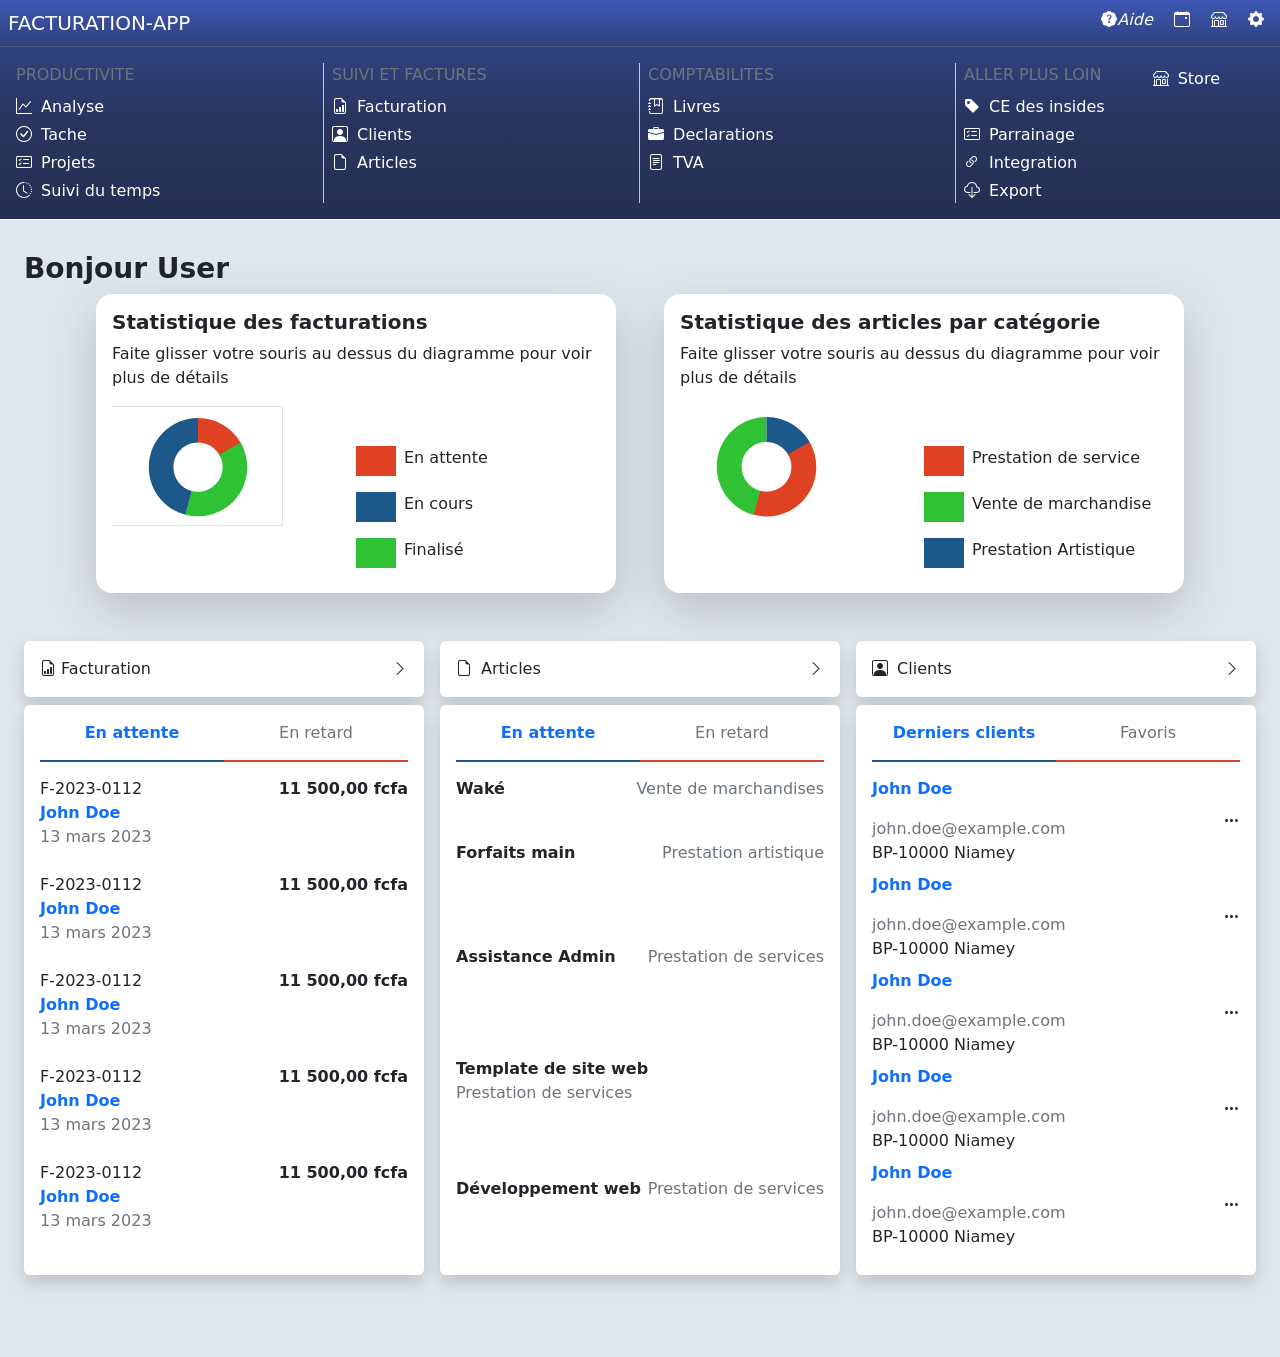
==== index.html @ b5808592 "Projet Facturation codeloccol" ====
<!DOCTYPE html>
<html lang="fr">

<head>
    <meta charset="UTF-8">
    <meta name="viewport" content="width=device-width, initial-scale=1.0">
    <title>FACTURATION-APP</title>
    <link rel="stylesheet" href="./src/styles/style.css">
    <link href="./src/styles/bootstrap-5.3.8-dist/css/bootstrap.min.css" rel="stylesheet">
    <link rel="stylesheet" href="https://cdn.jsdelivr.net/npm/bootstrap-icons@1.13.1/font/bootstrap-icons.min.css">
</head>

<body>


    <div class="container-fluid p-0">
        <header>
            <div>
                <div class=" d-flex justify-content-between couleur1 text-white p-2">
                    <a href="#" class="fs-5 text-white text-decoration-none">FACTURATION-APP</a>
                    <div>
                        <i class="bi bi-patch-question-fill m-2">Aide</i>

                        <i class="bi bi-calendar-event m-2"></i>
                        <i class="bi bi-shop m-2"></i>

                        <i class="bi bi-gear-fill m-2"></i>
                    </div>

                </div>
            </div>
            <div class="row p-3 g-3">
                <div class="col-12 col-lg-3 col-md-6 text-white none "
                    style="border-right: solid 1px rgba(255, 255, 255, 0.711) ; ">
                    <span class="text-secondary">PRODUCTIVITE</span>
                    <div class="mt-2">
                        <a href="#" class="text-decoration-none text-white ">
                            <i class="bi bi-graph-up"> </i>
                            <span class="ms-1">Analyse</span>
                        </a>

                    </div>
                    <div class="mt-1">
                        <a href="#" class="text-decoration-none text-white ">
                            <i class="bi bi-check-circle"></i>
                            <span class="ms-1">Tache</span>
                        </a>

                    </div>
                    <div class="mt-1">
                        <a href="#" class="text-decoration-none text-white ">
                            <i class="bi bi-card-checklist"></i>
                            <span class="ms-1">Projets</span>
                        </a>

                    </div>
                    <div class="mt-1">
                        <a href="#" class="text-decoration-none text-white ">
                            <i class="bi bi-clock-history"></i>
                            <span class="ms-1">Suivi du temps</span>
                        </a>

                    </div>
                </div>
                <div class="col-12 col-lg-3 col-md-6 text-white none"
                    style="border-right: solid 1px rgba(255, 255, 255, 0.711) ; ">
                    <span class="text-secondary">SUIVI ET FACTURES</span>
                    <div class="mt-2">
                        <a href="./src/pages/facture/facturation.html" class="text-decoration-none text-white ">
                            <i class="bi bi-file-earmark-bar-graph"></i>
                            <span class="ms-1">Facturation</span>
                        </a>

                    </div>
                    <div class="mt-1">
                        <a href="./src/pages/client/clients.html" class="text-decoration-none text-white ">
                            <i class="bi bi-person-square"></i>
                            <span class="ms-1">Clients</span>
                        </a>

                    </div>
                    <div class="mt-1">
                        <a href="./src/pages/article.html" class="text-decoration-none text-white ">
                            <i class="bi bi-file-earmark"></i>
                            <span class="ms-1">Articles</span>
                        </a>

                    </div>

                </div>
                <div class="col-12 col-lg-3 col-md-6 text-white none"
                    style="border-right: solid 1px rgba(255, 255, 255, 0.711) ; ">
                    <span class="text-secondary">COMPTABILITES</span>
                    <div class="mt-2">
                        <a href="#" class="text-decoration-none text-white ">
                            <i class="bi bi-journal-bookmark"></i>
                            <span class="ms-1">Livres</span>
                        </a>

                    </div>
                    <div class="mt-1">
                        <a href="#" class="text-decoration-none text-white ">
                            <i class="bi bi-briefcase-fill"></i>
                            <span class="ms-1">Declarations</span>
                        </a>

                    </div>
                    <div class="mt-1">
                        <a href="#" class="text-decoration-none text-white ">
                            <i class="bi bi-file-text"></i>
                            <span class="ms-1">TVA</span>
                        </a>

                    </div>
                </div>
                <div class="col-12 col-lg-3 col-md-6 text-white  d-flex gap-5 flex-wrap">
                    <div>
                        <span class="text-secondary">ALLER PLUS LOIN</span>
                        <div class="mt-2">
                            <a href="#" class="text-decoration-none text-white ">
                                <i class="bi bi-tag-fill"></i>
                                <span class="ms-1">CE des insides</span>
                            </a>

                        </div>

                        <div class="mt-1">
                            <a href="#" class="text-decoration-none text-white ">
                                <i class="bi bi-card-checklist"></i>
                                <span class="ms-1">Parrainage</span>
                            </a>

                        </div>
                        <div class="mt-1">
                            <a href="#" class="text-decoration-none text-white ">
                                <i class="bi bi-link-45deg"></i>
                                <span class="ms-1">Integration</span>
                            </a>

                        </div>
                        <div class="mt-1">
                            <a href="#" class="text-decoration-none text-white ">
                                <i class="bi bi-cloud-download"></i>
                                <span class="ms-1">Export</span>
                            </a>

                        </div>
                    </div>
                    <div class="mt-1">
                        <a href="#" class="text-decoration-none text-white ">
                            <i class="bi bi-shop"></i>
                            <span class="ms-1">Store</span>
                        </a>

                    </div>


                </div>

            </div>

        </header>
        <main class="py-3">
            <div class="container-fluid mt-3">
                <div class="container-fluid">
                    <h3 class="fw-bold">Bonjour User</h3>
                    <div class="row  g-3 gap-5   d-flex  justify-content-center">
                        <div class="col-12 col-lg-5 bg-white shadow-lg rounded-4 p-3">
                            <h5 class="fw-bolder">Statistique des facturations</h5>
                            <p>Faite glisser votre souris au dessus du diagramme pour voir plus de détails</p>
                            <div class="d-flex flex-wrap">
                                <div class="w-50">
                                    <svg width="70%" height="70%" viewBox="0 0 2253.00 2253.00" version="1.1"
                                        xml:space="preserve"
                                        style="fill-rule:evenodd;clip-rule:evenodd;stroke-linecap:round;stroke-linejoin:round;stroke-miterlimit:1.5; border: solid 1px rgba(128, 128, 128, 0.223); border-left: none;"
                                        fill="#000000" transform="rotate(0)" stroke="none" id="svg12"
                                        sodipodi:docname="Doughnut.svg"
                                        inkscape:version="1.2.1 (9c6d41e410, 2022-07-14)"
                                        xmlns:inkscape="http://www.inkscape.org/namespaces/inkscape"
                                        xmlns:sodipodi="http://sodipodi.sourceforge.net/DTD/sodipodi-0.dtd"
                                        xmlns="http://www.w3.org/2000/svg" xmlns:svg="http://www.w3.org/2000/svg">
                                        <defs id="defs16" />

                                        <g id="SVGRepo_bgCarrier" stroke-width="0" />
                                        <g id="SVGRepo_tracerCarrier" stroke-linecap="round" stroke-linejoin="round"
                                            stroke="#CCCCCC" stroke-width="4.506" />
                                        <g id="SVGRepo_iconCarrier">
                                            <rect id="donut_chart" x="1.997" y="0" width="2250" height="2250"
                                                style="fill:none;" />
                                            <path
                                                d="M1147.83,208.333c-517.767,0 -937.5,419.733 -937.5,937.5c-0,428.307 290.274,802.155 705.228,908.271l116.136,-454.135c-207.477,-53.058 -352.614,-239.982 -352.614,-454.136c-0,-258.883 209.866,-468.75 468.75,-468.75l-0,-468.75Z"
                                                style="fill:#1E588B;stroke:#202020;stroke-width:0.02253;fill-opacity:1"
                                                id="path5" />
                                            <path
                                                d="M1997.49,749.576c-153.977,-330.174 -485.321,-541.243 -849.663,-541.243l-0,468.704c182.171,0 347.843,105.535 424.832,270.622l424.831,-198.083Z"
                                                style="fill:#DE4222;stroke:#202020;stroke-width:0.02253;" id="path7" />
                                            <path
                                                d="M905.188,2051.39c500.124,134.008 1014.19,-162.788 1148.2,-662.913c64.353,-240.168 30.664,-496.064 -93.656,-711.393l-405.95,234.375c62.16,107.665 79.005,235.613 46.828,355.697c-67.003,250.062 -324.036,398.46 -574.099,331.456l-121.321,452.778Z"
                                                style="fill:#2FC235;stroke:#202020;stroke-width:0.02253;" id="path9" />
                                        </g>

                                    </svg>

                                </div>
                                <div class="w-50 mt-4">
                                    <div class="d-flex gap-2 mt-3">
                                        <span class=" carreau " style="background-color: #DE4222;"></span>
                                        <span>En attente</span>
                                    </div>
                                    <div class="d-flex gap-2 mt-3">
                                        <span class=" carreau" style="background-color: #1E588B;"></span>
                                        <span>En cours </span>
                                    </div>
                                    <div class="d-flex gap-2 mt-3">
                                        <span class=" carreau" style="background-color: #2FC235;"></span>
                                        <span>Finalisé</span>
                                    </div>
                                </div>


                            </div>
                        </div>
                        <div class="col-12 col-lg-5 bg-white shadow-lg rounded-4 p-3">
                            <h5 class="fw-bolder">Statistique des articles par catégorie</h5>
                            <p>Faite glisser votre souris au dessus du diagramme pour voir plus de détails</p>
                            <div class="d-flex flex-wrap">
                                <div class="w-50">
                                    <svg width="70%" height="70%" viewBox="0 0 2253.00 2253.00" version="1.1"
                                        xml:space="preserve"
                                        style="fill-rule:evenodd;clip-rule:evenodd;stroke-linecap:round;stroke-linejoin:round;stroke-miterlimit:1.5; "
                                        fill="#000000" transform="rotate(0)" stroke="none" id="svg12"
                                        sodipodi:docname="Doughnut.svg"
                                        inkscape:version="1.2.1 (9c6d41e410, 2022-07-14)"
                                        xmlns:inkscape="http://www.inkscape.org/namespaces/inkscape"
                                        xmlns:sodipodi="http://sodipodi.sourceforge.net/DTD/sodipodi-0.dtd"
                                        xmlns="http://www.w3.org/2000/svg" xmlns:svg="http://www.w3.org/2000/svg">
                                        <defs id="defs16" />

                                        <g id="SVGRepo_bgCarrier" stroke-width="0" />
                                        <g id="SVGRepo_tracerCarrier" stroke-linecap="round" stroke-linejoin="round"
                                            stroke="#CCCCCC" stroke-width="4.506" />
                                        <g id="SVGRepo_iconCarrier">
                                            <rect id="donut_chart" x="1.997" y="0" width="2250" height="2250"
                                                style="fill:none;" />
                                            <path
                                                d="M1147.83,208.333c-517.767,0 -937.5,419.733 -937.5,937.5c-0,428.307 290.274,802.155 705.228,908.271l116.136,-454.135c-207.477,-53.058 -352.614,-239.982 -352.614,-454.136c-0,-258.883 209.866,-468.75 468.75,-468.75l-0,-468.75Z"
                                                style="fill:#2FC235;stroke:#202020;stroke-width:0.02253;fill-opacity:1"
                                                id="path5" />
                                            <path
                                                d="M1997.49,749.576c-153.977,-330.174 -485.321,-541.243 -849.663,-541.243l-0,468.704c182.171,0 347.843,105.535 424.832,270.622l424.831,-198.083Z"
                                                style="fill:#1E588B;stroke:#202020;stroke-width:0.02253;" id="path7" />
                                            <path
                                                d="M905.188,2051.39c500.124,134.008 1014.19,-162.788 1148.2,-662.913c64.353,-240.168 30.664,-496.064 -93.656,-711.393l-405.95,234.375c62.16,107.665 79.005,235.613 46.828,355.697c-67.003,250.062 -324.036,398.46 -574.099,331.456l-121.321,452.778Z"
                                                style="fill:#DE4222;stroke:#202020;stroke-width:0.02253;" id="path9" />
                                        </g>

                                    </svg>

                                </div>
                                <div class="w-50 mt-4">
                                    <div class="d-flex gap-2 mt-3">
                                        <span class=" carreau " style="background-color: #DE4222;"></span>
                                        <span>Prestation de service</span>
                                    </div>
                                    <div class="d-flex gap-2 mt-3">
                                        <span class=" carreau" style="background-color: #2FC235;"></span>
                                        <span>Vente de marchandise</span>
                                    </div>
                                    <div class="d-flex gap-2 mt-3">
                                        <span class=" carreau" style="background-color: #1E588B;"></span>
                                        <span>Prestation Artistique</span>
                                    </div>
                                </div>


                            </div>
                        </div>

                    </div>

                </div>









                <div class="container-fluid mt-5">
                    <div class="row g-3  align-items-stretch d-flex">
                        <div class="col-12 col-lg-4 " >
                         <div class="">
                               <div class=" shadow bg-white p-3 d-flex justify-content-between rounded-2">
                                <div>
                                    <i class="bi bi-file-earmark-bar-graph"></i>
                                    <span>Facturation</span>

                                </div>
                                <div>
                                    <i class="bi bi-chevron-right"></i>
                                </div>

                            </div>


                            <div class="shadow bg-white p-3 mt-2 rounded-2" style="height: 570px;">
                                <div>
                                    <div class="d-flex text-center">
                                        <div class="w-50">
                                            <p class="mb-0 bleu">En attente</p>
                                            <span class="radio mt-0 w-100" style="background-color:#1E588B;"></span>
                                        </div>

                                        <div class="w-50">
                                            <p class="mb-0 text-secondary">En retard</p>
                                            <span class="radio mt-0 w-100" style="background-color:#DE4222;"></span>
                                        </div>
                                    </div>
                                    <div class="mt-2 d-flex justify-content-between flex-wrap">
                                        <div>
                                            <p class="mb-0">F-2023-0112</p>
                                            <span class="bleu">John Doe</span>
                                            <p class="text-secondary">13 mars 2023</p>
                                        </div>
                                        <div>
                                            <p class="fw-bold">11 500,00 fcfa</p>
                                        </div>
                                    </div>
                                    <div class="mt-2 d-flex justify-content-between flex-wrap">
                                        <div>
                                            <p class="mb-0">F-2023-0112</p>
                                            <span class="bleu">John Doe</span>
                                            <p class="text-secondary">13 mars 2023</p>
                                        </div>
                                        <div>
                                            <p class="fw-bold">11 500,00 fcfa</p>
                                        </div>
                                    </div>
                                    <div class="mt-2 d-flex justify-content-between flex-wrap">
                                        <div>
                                            <p class="mb-0">F-2023-0112</p>
                                            <span class="bleu">John Doe</span>
                                            <p class="text-secondary">13 mars 2023</p>
                                        </div>
                                        <div>
                                            <p class="fw-bold">11 500,00 fcfa</p>
                                        </div>
                                    </div>
                                    <div class="mt-2 d-flex justify-content-between flex-wrap">
                                        <div>
                                            <p class="mb-0">F-2023-0112</p>
                                            <span class="bleu">John Doe</span>
                                            <p class="text-secondary">13 mars 2023</p>
                                        </div>
                                        <div>
                                            <p class="fw-bold">11 500,00 fcfa</p>
                                        </div>
                                    </div>
                                    <div class="mt-2 d-flex justify-content-between flex-wrap">
                                        <div>
                                            <p class="mb-0">F-2023-0112</p>
                                            <span class="bleu">John Doe</span>
                                            <p class="text-secondary">13 mars 2023</p>
                                        </div>
                                        <div>
                                            <p class="fw-bold">11 500,00 fcfa</p>
                                        </div>
                                    </div>

                                </div>

                            </div>
                         </div>
                        </div>
                        <div class="col-12 col-lg-4 " style="height:700px !important;">
                         <div class="">
                               <div class=" shadow bg-white p-3 d-flex justify-content-between rounded-2">
                                <div>
                                    <i class="bi bi-file-earmark"></i>
                                    <span class="ms-1">Articles</span>

                                </div>
                                <div>
                                    <i class="bi bi-chevron-right"></i>
                                </div>

                            </div>


                            <div class="shadow bg-white p-3 mt-2 rounded-2" style="height: 570px;">
                                <div>
                                    <div class="d-flex text-center">
                                        <div class="w-50">
                                            <p class="mb-0 bleu">En attente</p>
                                            <span class="radio mt-0 w-100" style="background-color:#1E588B;"></span>
                                        </div>

                                        <div class="w-50">
                                            <p class="mb-0 text-secondary">En retard</p>
                                            <span class="radio mt-0 w-100" style="background-color:#DE4222;"></span>
                                        </div>
                                    </div>
                                    <div class="mt-2 d-flex justify-content-between flex-wrap">
                                        <div>
                                            <p class="mb-0 fw-bold">Waké</p>

                                        </div>
                                        <div>
                                            <p class="text-secondary">Vente de marchandises</p>
                                        </div>
                                    </div>
                                    <div class="mt-4 d-flex justify-content-between flex-wrap">
                                        <div>
                                            <p class="mb-0 fw-bold">Forfaits main</p>

                                        </div>
                                        <div>
                                            <p class="text-secondary">Prestation artistique</p>
                                        </div>
                                    </div>
                                    <div class="mt-5 d-flex justify-content-between flex-wrap py-3">
                                        <div>
                                            <p class="mb-0 fw-bold">Assistance Admin</p>

                                        </div>
                                        <div>
                                            <p class="text-secondary">Prestation de services</p>
                                        </div>
                                    </div>
                                    <div class="mt-5 d-flex justify-content-between flex-wrap py-2">
                                        <div>
                                            <p class="mb-0 fw-bold">Template de site web</p>

                                        </div>
                                        <div>
                                            <p class="text-secondary">Prestation de services</p>
                                        </div>
                                    </div>
                                    <div class="mt-5 d-flex justify-content-between flex-wrap ">
                                        <div>
                                            <p class="mb-0 fw-bold">Développement web</p>

                                        </div>
                                        <div>
                                            <p class="text-secondary">Prestation de services</p>
                                        </div>
                                    </div>



                                </div>

                            </div>
                         </div>
                        </div>
                        <div class="col-12 col-lg-4 " >
                         <div class="">
                               <div class=" shadow bg-white p-3 d-flex justify-content-between rounded-2">
                                <div>
                                    <i class="bi bi-person-square"></i>
                                    <span class="ms-1">Clients</span>

                                </div>
                                <div>
                                    <i class="bi bi-chevron-right"></i>
                                </div>

                            </div>


                            <div class="shadow bg-white p-3 mt-2 rounded-2" style="height: 570px;">
                                <div>
                                    <div class="d-flex text-center">
                                        <div class="w-50">
                                            <p class="mb-0 bleu">Derniers clients</p>
                                            <span class="radio mt-0 w-100" style="background-color:#1E588B;"></span>
                                        </div>

                                        <div class="w-50">
                                            <p class="mb-0 text-secondary">Favoris</p>
                                            <span class="radio mt-0 w-100" style="background-color:#DE4222;"></span>
                                        </div>
                                    </div>
                                  
                                    <div class="mt-2 d-flex justify-content-between flex-wrap align-items-center">
                                        <div>
                                            <p class="bleu">John Doe</p>
                                            <p class="text-secondary mb-0">john.doe@example.com</p>
                                            <span>BP-10000 Niamey</span>
                                        </div>
                                        <div >
                                          <i class="bi bi-three-dots"></i>
                                        </div>
                                    </div>
                                    <div class="mt-2 d-flex justify-content-between flex-wrap align-items-center">
                                        <div>
                                            <p class="bleu">John Doe</p>
                                            <p class="text-secondary mb-0">john.doe@example.com</p>
                                            <span>BP-10000 Niamey</span>
                                        </div>
                                        <div >
                                          <i class="bi bi-three-dots"></i>
                                        </div>
                                    </div>
                                    <div class="mt-2 d-flex justify-content-between flex-wrap align-items-center">
                                        <div>
                                            <p class="bleu">John Doe</p>
                                            <p class="text-secondary mb-0">john.doe@example.com</p>
                                            <span>BP-10000 Niamey</span>
                                        </div>
                                        <div >
                                          <i class="bi bi-three-dots"></i>
                                        </div>
                                    </div>
                                    <div class="mt-2 d-flex justify-content-between flex-wrap align-items-center">
                                        <div>
                                            <p class="bleu">John Doe</p>
                                            <p class="text-secondary mb-0">john.doe@example.com</p>
                                            <span>BP-10000 Niamey</span>
                                        </div>
                                        <div >
                                          <i class="bi bi-three-dots"></i>
                                        </div>
                                    </div>
                                    <div class="mt-2 d-flex justify-content-between flex-wrap align-items-center">
                                        <div>
                                            <p class="bleu">John Doe</p>
                                            <p class="text-secondary mb-0">john.doe@example.com</p>
                                            <span>BP-10000 Niamey</span>
                                        </div>
                                        <div >
                                          <i class="bi bi-three-dots"></i>
                                        </div>
                                    </div>
                                 



                                </div>

                            </div>
                         </div>
                        </div>

                    </div>
                </div>

            </div>


        </main>
    </div>


































    <script src="./src/styles/bootstrap-5.3.8-dist/js/bootstrap.bundle.min.js"></script>
</body>

</html>
---- src/styles/style.css ----
*{
    margin: 0;
    padding: 0;
    box-sizing: border-box;
}

header{
    background: linear-gradient(
      180deg,
      #3f56b5 0%,
      #2f437f 20%,
      #28355f 55%,
      #233053 100%
    );
    overflow-x: hidden;
    width: 100%;
    top: 0;
}
main{
    background-color: #E0E6ED !important;
    min-height: 100vh;
}

.couleur1{
    border-bottom: solid 1px rgba(128, 128, 128, 0.316);
}
.carreau{
    width: 40px;
    height: 30px;
    display: inline-block;
}
.radio{
    width: 100px;
    height: 2px;
    display: inline-block;
}
.bleu{
    color: #106EFD;
    font-weight: bold;
}
input.disparitre {
    border: none !important;
    box-shadow: none !important;
    background: transparent !important;
}

input.disparitre:focus {
    border: none !important;
    box-shadow: none !important;
}


#factureTab .nav-link{
    padding: 10px 20px;
    border-radius: 10px;
    background: transparent;
    color: #27355D;
    border: none !important;
    transition: all 0.3s ease;
}

#factureTab .nav-link:hover{
    background-color: #27355D;
    color: white;
}

#factureTab .nav-link.active{
    background-color: #106EFD !important;
    color: white !important;
}

#factureTab .nav-link:focus{
    box-shadow: none;
}
tr, td, th{
    border: none !important;
    margin-top: 10px;
}
.table-nowrap th,
.table-nowrap td{
    white-space: nowrap;
}
.table-responsive::-webkit-scrollbar {
    display: none;
}

.table-responsive {
    -ms-overflow-style: none;
    scrollbar-width: none;
}
.text-primary1{
    color: #1273BC !important;
  
}
.primary{
    background-color: #1273BC !important;
}
.couleur-compte{
    background-color: #E0E6ED;
    min-height: 100vh;
}
.border-style{
border: 2px dashed #000;
}
@media (min-width:992px){

    header{
        position: fixed;
        z-index: 1000;
    }
    main{
        margin-top: 220px;
    }

}
@media (max-width:1024px) {
    main{
        margin-top: 300px;
    }
    
}
@media (max-width:991px){

    header{
        position: relative;
    }
    main{
        margin-top: 0;
    }
    .none{
        border-right:none !important;
    }

}
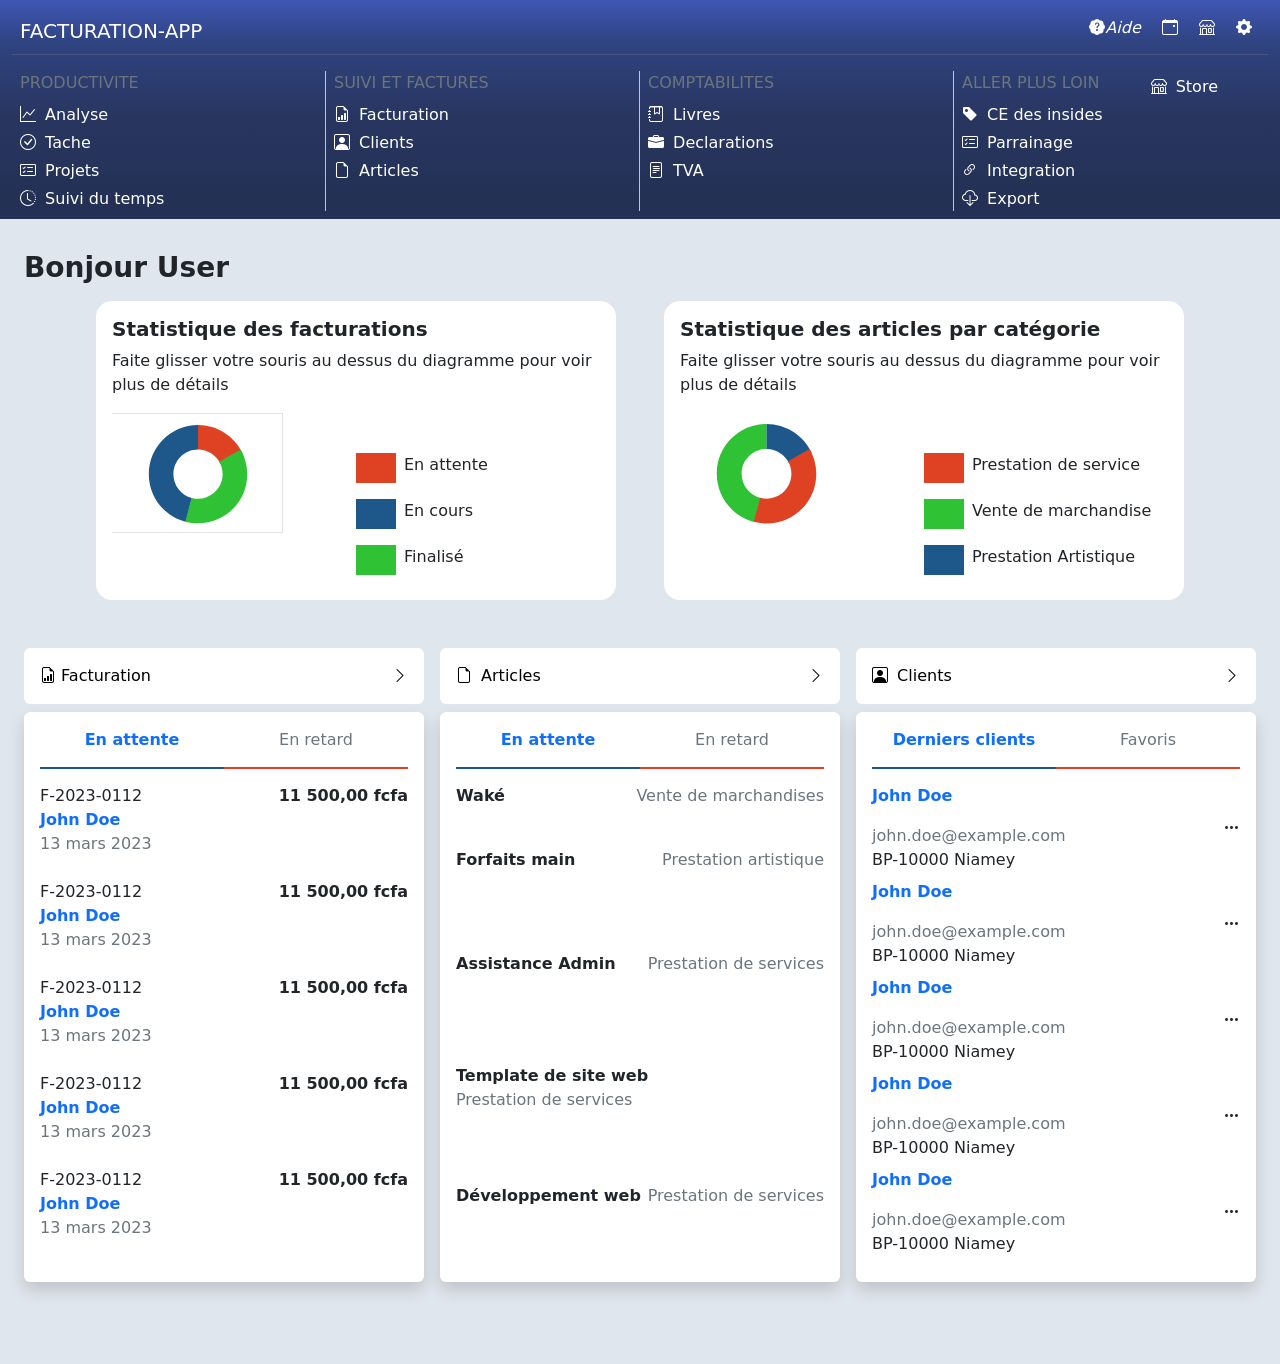
==== commit 21718c12: "redimensionnement de header" ====
--- a/index.html
+++ b/index.html
@@ -11,288 +11,276 @@
 </head>
 
 <body>
-
-
-    <div class="container-fluid p-0">
-        <header>
-            <div>
-                <div class=" d-flex justify-content-between couleur1 text-white p-2">
-                    <a href="#" class="fs-5 text-white text-decoration-none">FACTURATION-APP</a>
-                    <div>
-                        <i class="bi bi-patch-question-fill m-2">Aide</i>
-
-                        <i class="bi bi-calendar-event m-2"></i>
-                        <i class="bi bi-shop m-2"></i>
-
-                        <i class="bi bi-gear-fill m-2"></i>
-                    </div>
-
-                </div>
-            </div>
-            <div class="row p-3 g-3">
-                <div class="col-12 col-lg-3 col-md-6 text-white none "
-                    style="border-right: solid 1px rgba(255, 255, 255, 0.711) ; ">
-                    <span class="text-secondary">PRODUCTIVITE</span>
+    <header class="container-fluid py-2">
+        <div class="row p-0 m-0">
+            <div class="col d-flex flex-wrap justify-content-between couleur1 text-white p-2">
+                <a href="#" class="fs-5 text-white text-decoration-none">FACTURATION-APP</a>
+                <div>
+                    <i class="bi bi-patch-question-fill m-2">Aide</i>
+
+                    <i class="bi bi-calendar-event m-2"></i>
+                    <i class="bi bi-shop m-2"></i>
+
+                    <i class="bi bi-gear-fill m-2"></i>
+                </div>
+
+            </div>
+        </div>
+        <div class="row p-0 m-0 g-3">
+            <div class="col-12 col-lg-3 col-md-6 text-white none "
+                style="border-right: solid 1px rgba(255, 255, 255, 0.711) ; ">
+                <span class="text-secondary">PRODUCTIVITE</span>
+                <div class="mt-2">
+                    <a href="#" class="text-decoration-none text-white ">
+                        <i class="bi bi-graph-up"> </i>
+                        <span class="ms-1">Analyse</span>
+                    </a>
+
+                </div>
+                <div class="mt-1">
+                    <a href="#" class="text-decoration-none text-white ">
+                        <i class="bi bi-check-circle"></i>
+                        <span class="ms-1">Tache</span>
+                    </a>
+
+                </div>
+                <div class="mt-1">
+                    <a href="#" class="text-decoration-none text-white ">
+                        <i class="bi bi-card-checklist"></i>
+                        <span class="ms-1">Projets</span>
+                    </a>
+
+                </div>
+                <div class="mt-1">
+                    <a href="#" class="text-decoration-none text-white ">
+                        <i class="bi bi-clock-history"></i>
+                        <span class="ms-1">Suivi du temps</span>
+                    </a>
+
+                </div>
+            </div>
+            <div class="col-12 col-lg-3 col-md-6 text-white none"
+                style="border-right: solid 1px rgba(255, 255, 255, 0.711) ; ">
+                <span class="text-secondary">SUIVI ET FACTURES</span>
+                <div class="mt-2">
+                    <a href="./src/pages/facture/facturation.html" class="text-decoration-none text-white ">
+                        <i class="bi bi-file-earmark-bar-graph"></i>
+                        <span class="ms-1">Facturation</span>
+                    </a>
+
+                </div>
+                <div class="mt-1">
+                    <a href="./src/pages/client/clients.html" class="text-decoration-none text-white ">
+                        <i class="bi bi-person-square"></i>
+                        <span class="ms-1">Clients</span>
+                    </a>
+
+                </div>
+                <div class="mt-1">
+                    <a href="./src/pages/article.html" class="text-decoration-none text-white ">
+                        <i class="bi bi-file-earmark"></i>
+                        <span class="ms-1">Articles</span>
+                    </a>
+
+                </div>
+
+            </div>
+            <div class="col-12 col-lg-3 col-md-6 text-white none"
+                style="border-right: solid 1px rgba(255, 255, 255, 0.711) ; ">
+                <span class="text-secondary">COMPTABILITES</span>
+                <div class="mt-2">
+                    <a href="#" class="text-decoration-none text-white ">
+                        <i class="bi bi-journal-bookmark"></i>
+                        <span class="ms-1">Livres</span>
+                    </a>
+
+                </div>
+                <div class="mt-1">
+                    <a href="#" class="text-decoration-none text-white ">
+                        <i class="bi bi-briefcase-fill"></i>
+                        <span class="ms-1">Declarations</span>
+                    </a>
+
+                </div>
+                <div class="mt-1">
+                    <a href="#" class="text-decoration-none text-white ">
+                        <i class="bi bi-file-text"></i>
+                        <span class="ms-1">TVA</span>
+                    </a>
+
+                </div>
+            </div>
+            <div class="col-12 col-lg-3 col-md-6 text-white  d-flex gap-5 flex-wrap">
+                <div>
+                    <span class="text-secondary">ALLER PLUS LOIN</span>
                     <div class="mt-2">
                         <a href="#" class="text-decoration-none text-white ">
-                            <i class="bi bi-graph-up"> </i>
-                            <span class="ms-1">Analyse</span>
+                            <i class="bi bi-tag-fill"></i>
+                            <span class="ms-1">CE des insides</span>
                         </a>
 
                     </div>
-                    <div class="mt-1">
-                        <a href="#" class="text-decoration-none text-white ">
-                            <i class="bi bi-check-circle"></i>
-                            <span class="ms-1">Tache</span>
-                        </a>
-
-                    </div>
+
                     <div class="mt-1">
                         <a href="#" class="text-decoration-none text-white ">
                             <i class="bi bi-card-checklist"></i>
-                            <span class="ms-1">Projets</span>
+                            <span class="ms-1">Parrainage</span>
                         </a>
 
                     </div>
                     <div class="mt-1">
                         <a href="#" class="text-decoration-none text-white ">
-                            <i class="bi bi-clock-history"></i>
-                            <span class="ms-1">Suivi du temps</span>
-                        </a>
-
-                    </div>
-                </div>
-                <div class="col-12 col-lg-3 col-md-6 text-white none"
-                    style="border-right: solid 1px rgba(255, 255, 255, 0.711) ; ">
-                    <span class="text-secondary">SUIVI ET FACTURES</span>
-                    <div class="mt-2">
-                        <a href="./src/pages/facture/facturation.html" class="text-decoration-none text-white ">
-                            <i class="bi bi-file-earmark-bar-graph"></i>
-                            <span class="ms-1">Facturation</span>
-                        </a>
-
-                    </div>
-                    <div class="mt-1">
-                        <a href="./src/pages/client/clients.html" class="text-decoration-none text-white ">
-                            <i class="bi bi-person-square"></i>
-                            <span class="ms-1">Clients</span>
-                        </a>
-
-                    </div>
-                    <div class="mt-1">
-                        <a href="./src/pages/article.html" class="text-decoration-none text-white ">
-                            <i class="bi bi-file-earmark"></i>
-                            <span class="ms-1">Articles</span>
-                        </a>
-
-                    </div>
-
-                </div>
-                <div class="col-12 col-lg-3 col-md-6 text-white none"
-                    style="border-right: solid 1px rgba(255, 255, 255, 0.711) ; ">
-                    <span class="text-secondary">COMPTABILITES</span>
-                    <div class="mt-2">
-                        <a href="#" class="text-decoration-none text-white ">
-                            <i class="bi bi-journal-bookmark"></i>
-                            <span class="ms-1">Livres</span>
+                            <i class="bi bi-link-45deg"></i>
+                            <span class="ms-1">Integration</span>
                         </a>
 
                     </div>
                     <div class="mt-1">
                         <a href="#" class="text-decoration-none text-white ">
-                            <i class="bi bi-briefcase-fill"></i>
-                            <span class="ms-1">Declarations</span>
+                            <i class="bi bi-cloud-download"></i>
+                            <span class="ms-1">Export</span>
                         </a>
 
                     </div>
-                    <div class="mt-1">
-                        <a href="#" class="text-decoration-none text-white ">
-                            <i class="bi bi-file-text"></i>
-                            <span class="ms-1">TVA</span>
-                        </a>
-
-                    </div>
-                </div>
-                <div class="col-12 col-lg-3 col-md-6 text-white  d-flex gap-5 flex-wrap">
-                    <div>
-                        <span class="text-secondary">ALLER PLUS LOIN</span>
-                        <div class="mt-2">
-                            <a href="#" class="text-decoration-none text-white ">
-                                <i class="bi bi-tag-fill"></i>
-                                <span class="ms-1">CE des insides</span>
-                            </a>
+                </div>
+                <div class="mt-1">
+                    <a href="#" class="text-decoration-none text-white ">
+                        <i class="bi bi-shop"></i>
+                        <span class="ms-1">Store</span>
+                    </a>
+
+                </div>
+
+
+            </div>
+
+        </div>
+
+    </header>
+    <main class="py-3">
+        <div class="container-fluid mt-3">
+            <div class="container-fluid">
+                <h3 class="fw-bold my-3">Bonjour User</h3>
+                <div class="row  g-3 gap-5   d-flex  justify-content-center">
+                    <div class="col-12 col-lg-5 bg-white shadow-md rounded-4 p-3">
+                        <h5 class="fw-bolder">Statistique des facturations</h5>
+                        <p>Faite glisser votre souris au dessus du diagramme pour voir plus de détails</p>
+                        <div class="d-flex flex-wrap">
+                            <div class="w-50">
+                                <svg width="70%" height="70%" viewBox="0 0 2253.00 2253.00" version="1.1"
+                                    xml:space="preserve"
+                                    style="fill-rule:evenodd;clip-rule:evenodd;stroke-linecap:round;stroke-linejoin:round;stroke-miterlimit:1.5; border: solid 1px rgba(128, 128, 128, 0.223); border-left: none;"
+                                    fill="#000000" transform="rotate(0)" stroke="none" id="svg12"
+                                    sodipodi:docname="Doughnut.svg" inkscape:version="1.2.1 (9c6d41e410, 2022-07-14)"
+                                    xmlns:inkscape="http://www.inkscape.org/namespaces/inkscape"
+                                    xmlns:sodipodi="http://sodipodi.sourceforge.net/DTD/sodipodi-0.dtd"
+                                    xmlns="http://www.w3.org/2000/svg" xmlns:svg="http://www.w3.org/2000/svg">
+                                    <defs id="defs16" />
+
+                                    <g id="SVGRepo_bgCarrier" stroke-width="0" />
+                                    <g id="SVGRepo_tracerCarrier" stroke-linecap="round" stroke-linejoin="round"
+                                        stroke="#CCCCCC" stroke-width="4.506" />
+                                    <g id="SVGRepo_iconCarrier">
+                                        <rect id="donut_chart" x="1.997" y="0" width="2250" height="2250"
+                                            style="fill:none;" />
+                                        <path
+                                            d="M1147.83,208.333c-517.767,0 -937.5,419.733 -937.5,937.5c-0,428.307 290.274,802.155 705.228,908.271l116.136,-454.135c-207.477,-53.058 -352.614,-239.982 -352.614,-454.136c-0,-258.883 209.866,-468.75 468.75,-468.75l-0,-468.75Z"
+                                            style="fill:#1E588B;stroke:#202020;stroke-width:0.02253;fill-opacity:1"
+                                            id="path5" />
+                                        <path
+                                            d="M1997.49,749.576c-153.977,-330.174 -485.321,-541.243 -849.663,-541.243l-0,468.704c182.171,0 347.843,105.535 424.832,270.622l424.831,-198.083Z"
+                                            style="fill:#DE4222;stroke:#202020;stroke-width:0.02253;" id="path7" />
+                                        <path
+                                            d="M905.188,2051.39c500.124,134.008 1014.19,-162.788 1148.2,-662.913c64.353,-240.168 30.664,-496.064 -93.656,-711.393l-405.95,234.375c62.16,107.665 79.005,235.613 46.828,355.697c-67.003,250.062 -324.036,398.46 -574.099,331.456l-121.321,452.778Z"
+                                            style="fill:#2FC235;stroke:#202020;stroke-width:0.02253;" id="path9" />
+                                    </g>
+
+                                </svg>
+
+                            </div>
+                            <div class="w-50 mt-4">
+                                <div class="d-flex gap-2 mt-3">
+                                    <span class=" carreau " style="background-color: #DE4222;"></span>
+                                    <span>En attente</span>
+                                </div>
+                                <div class="d-flex gap-2 mt-3">
+                                    <span class=" carreau" style="background-color: #1E588B;"></span>
+                                    <span>En cours </span>
+                                </div>
+                                <div class="d-flex gap-2 mt-3">
+                                    <span class=" carreau" style="background-color: #2FC235;"></span>
+                                    <span>Finalisé</span>
+                                </div>
+                            </div>
+
 
                         </div>
-
-                        <div class="mt-1">
-                            <a href="#" class="text-decoration-none text-white ">
-                                <i class="bi bi-card-checklist"></i>
-                                <span class="ms-1">Parrainage</span>
-                            </a>
+                    </div>
+                    <div class="col-12 col-lg-5 bg-white shadow-md rounded-4 p-3">
+                        <h5 class="fw-bolder">Statistique des articles par catégorie</h5>
+                        <p>Faite glisser votre souris au dessus du diagramme pour voir plus de détails</p>
+                        <div class="d-flex flex-wrap">
+                            <div class="w-50">
+                                <svg width="70%" height="70%" viewBox="0 0 2253.00 2253.00" version="1.1"
+                                    xml:space="preserve"
+                                    style="fill-rule:evenodd;clip-rule:evenodd;stroke-linecap:round;stroke-linejoin:round;stroke-miterlimit:1.5; z-index: 0;"
+                                    fill="#000000" transform="rotate(0)" stroke="none" id="svg12"
+                                    sodipodi:docname="Doughnut.svg" inkscape:version="1.2.1 (9c6d41e410, 2022-07-14)"
+                                    xmlns:inkscape="http://www.inkscape.org/namespaces/inkscape"
+                                    xmlns:sodipodi="http://sodipodi.sourceforge.net/DTD/sodipodi-0.dtd"
+                                    xmlns="http://www.w3.org/2000/svg" xmlns:svg="http://www.w3.org/2000/svg">
+                                    <defs id="defs16" />
+
+                                    <g id="SVGRepo_bgCarrier" stroke-width="0" />
+                                    <g id="SVGRepo_tracerCarrier" stroke-linecap="round" stroke-linejoin="round"
+                                        stroke="#CCCCCC" stroke-width="4.506" />
+                                    <g id="SVGRepo_iconCarrier">
+                                        <rect id="donut_chart" x="1.997" y="0" width="2250" height="2250"
+                                            style="fill:none;" />
+                                        <path
+                                            d="M1147.83,208.333c-517.767,0 -937.5,419.733 -937.5,937.5c-0,428.307 290.274,802.155 705.228,908.271l116.136,-454.135c-207.477,-53.058 -352.614,-239.982 -352.614,-454.136c-0,-258.883 209.866,-468.75 468.75,-468.75l-0,-468.75Z"
+                                            style="fill:#2FC235;stroke:#202020;stroke-width:0.02253;fill-opacity:1"
+                                            id="path5" />
+                                        <path
+                                            d="M1997.49,749.576c-153.977,-330.174 -485.321,-541.243 -849.663,-541.243l-0,468.704c182.171,0 347.843,105.535 424.832,270.622l424.831,-198.083Z"
+                                            style="fill:#1E588B;stroke:#202020;stroke-width:0.02253;" id="path7" />
+                                        <path
+                                            d="M905.188,2051.39c500.124,134.008 1014.19,-162.788 1148.2,-662.913c64.353,-240.168 30.664,-496.064 -93.656,-711.393l-405.95,234.375c62.16,107.665 79.005,235.613 46.828,355.697c-67.003,250.062 -324.036,398.46 -574.099,331.456l-121.321,452.778Z"
+                                            style="fill:#DE4222;stroke:#202020;stroke-width:0.02253;" id="path9" />
+                                    </g>
+
+                                </svg>
+
+                            </div>
+                            <div class="w-50 mt-4">
+                                <div class="d-flex gap-2 mt-3">
+                                    <span class=" carreau " style="background-color: #DE4222;"></span>
+                                    <span>Prestation de service</span>
+                                </div>
+                                <div class="d-flex gap-2 mt-3">
+                                    <span class=" carreau" style="background-color: #2FC235;"></span>
+                                    <span>Vente de marchandise</span>
+                                </div>
+                                <div class="d-flex gap-2 mt-3">
+                                    <span class=" carreau" style="background-color: #1E588B;"></span>
+                                    <span>Prestation Artistique</span>
+                                </div>
+                            </div>
+
 
                         </div>
-                        <div class="mt-1">
-                            <a href="#" class="text-decoration-none text-white ">
-                                <i class="bi bi-link-45deg"></i>
-                                <span class="ms-1">Integration</span>
-                            </a>
-
-                        </div>
-                        <div class="mt-1">
-                            <a href="#" class="text-decoration-none text-white ">
-                                <i class="bi bi-cloud-download"></i>
-                                <span class="ms-1">Export</span>
-                            </a>
-
-                        </div>
-                    </div>
-                    <div class="mt-1">
-                        <a href="#" class="text-decoration-none text-white ">
-                            <i class="bi bi-shop"></i>
-                            <span class="ms-1">Store</span>
-                        </a>
-
-                    </div>
-
-
-                </div>
-
-            </div>
-
-        </header>
-        <main class="py-3">
-            <div class="container-fluid mt-3">
-                <div class="container-fluid">
-                    <h3 class="fw-bold">Bonjour User</h3>
-                    <div class="row  g-3 gap-5   d-flex  justify-content-center">
-                        <div class="col-12 col-lg-5 bg-white shadow-lg rounded-4 p-3">
-                            <h5 class="fw-bolder">Statistique des facturations</h5>
-                            <p>Faite glisser votre souris au dessus du diagramme pour voir plus de détails</p>
-                            <div class="d-flex flex-wrap">
-                                <div class="w-50">
-                                    <svg width="70%" height="70%" viewBox="0 0 2253.00 2253.00" version="1.1"
-                                        xml:space="preserve"
-                                        style="fill-rule:evenodd;clip-rule:evenodd;stroke-linecap:round;stroke-linejoin:round;stroke-miterlimit:1.5; border: solid 1px rgba(128, 128, 128, 0.223); border-left: none;"
-                                        fill="#000000" transform="rotate(0)" stroke="none" id="svg12"
-                                        sodipodi:docname="Doughnut.svg"
-                                        inkscape:version="1.2.1 (9c6d41e410, 2022-07-14)"
-                                        xmlns:inkscape="http://www.inkscape.org/namespaces/inkscape"
-                                        xmlns:sodipodi="http://sodipodi.sourceforge.net/DTD/sodipodi-0.dtd"
-                                        xmlns="http://www.w3.org/2000/svg" xmlns:svg="http://www.w3.org/2000/svg">
-                                        <defs id="defs16" />
-
-                                        <g id="SVGRepo_bgCarrier" stroke-width="0" />
-                                        <g id="SVGRepo_tracerCarrier" stroke-linecap="round" stroke-linejoin="round"
-                                            stroke="#CCCCCC" stroke-width="4.506" />
-                                        <g id="SVGRepo_iconCarrier">
-                                            <rect id="donut_chart" x="1.997" y="0" width="2250" height="2250"
-                                                style="fill:none;" />
-                                            <path
-                                                d="M1147.83,208.333c-517.767,0 -937.5,419.733 -937.5,937.5c-0,428.307 290.274,802.155 705.228,908.271l116.136,-454.135c-207.477,-53.058 -352.614,-239.982 -352.614,-454.136c-0,-258.883 209.866,-468.75 468.75,-468.75l-0,-468.75Z"
-                                                style="fill:#1E588B;stroke:#202020;stroke-width:0.02253;fill-opacity:1"
-                                                id="path5" />
-                                            <path
-                                                d="M1997.49,749.576c-153.977,-330.174 -485.321,-541.243 -849.663,-541.243l-0,468.704c182.171,0 347.843,105.535 424.832,270.622l424.831,-198.083Z"
-                                                style="fill:#DE4222;stroke:#202020;stroke-width:0.02253;" id="path7" />
-                                            <path
-                                                d="M905.188,2051.39c500.124,134.008 1014.19,-162.788 1148.2,-662.913c64.353,-240.168 30.664,-496.064 -93.656,-711.393l-405.95,234.375c62.16,107.665 79.005,235.613 46.828,355.697c-67.003,250.062 -324.036,398.46 -574.099,331.456l-121.321,452.778Z"
-                                                style="fill:#2FC235;stroke:#202020;stroke-width:0.02253;" id="path9" />
-                                        </g>
-
-                                    </svg>
-
-                                </div>
-                                <div class="w-50 mt-4">
-                                    <div class="d-flex gap-2 mt-3">
-                                        <span class=" carreau " style="background-color: #DE4222;"></span>
-                                        <span>En attente</span>
-                                    </div>
-                                    <div class="d-flex gap-2 mt-3">
-                                        <span class=" carreau" style="background-color: #1E588B;"></span>
-                                        <span>En cours </span>
-                                    </div>
-                                    <div class="d-flex gap-2 mt-3">
-                                        <span class=" carreau" style="background-color: #2FC235;"></span>
-                                        <span>Finalisé</span>
-                                    </div>
-                                </div>
-
-
-                            </div>
-                        </div>
-                        <div class="col-12 col-lg-5 bg-white shadow-lg rounded-4 p-3">
-                            <h5 class="fw-bolder">Statistique des articles par catégorie</h5>
-                            <p>Faite glisser votre souris au dessus du diagramme pour voir plus de détails</p>
-                            <div class="d-flex flex-wrap">
-                                <div class="w-50">
-                                    <svg width="70%" height="70%" viewBox="0 0 2253.00 2253.00" version="1.1"
-                                        xml:space="preserve"
-                                        style="fill-rule:evenodd;clip-rule:evenodd;stroke-linecap:round;stroke-linejoin:round;stroke-miterlimit:1.5; "
-                                        fill="#000000" transform="rotate(0)" stroke="none" id="svg12"
-                                        sodipodi:docname="Doughnut.svg"
-                                        inkscape:version="1.2.1 (9c6d41e410, 2022-07-14)"
-                                        xmlns:inkscape="http://www.inkscape.org/namespaces/inkscape"
-                                        xmlns:sodipodi="http://sodipodi.sourceforge.net/DTD/sodipodi-0.dtd"
-                                        xmlns="http://www.w3.org/2000/svg" xmlns:svg="http://www.w3.org/2000/svg">
-                                        <defs id="defs16" />
-
-                                        <g id="SVGRepo_bgCarrier" stroke-width="0" />
-                                        <g id="SVGRepo_tracerCarrier" stroke-linecap="round" stroke-linejoin="round"
-                                            stroke="#CCCCCC" stroke-width="4.506" />
-                                        <g id="SVGRepo_iconCarrier">
-                                            <rect id="donut_chart" x="1.997" y="0" width="2250" height="2250"
-                                                style="fill:none;" />
-                                            <path
-                                                d="M1147.83,208.333c-517.767,0 -937.5,419.733 -937.5,937.5c-0,428.307 290.274,802.155 705.228,908.271l116.136,-454.135c-207.477,-53.058 -352.614,-239.982 -352.614,-454.136c-0,-258.883 209.866,-468.75 468.75,-468.75l-0,-468.75Z"
-                                                style="fill:#2FC235;stroke:#202020;stroke-width:0.02253;fill-opacity:1"
-                                                id="path5" />
-                                            <path
-                                                d="M1997.49,749.576c-153.977,-330.174 -485.321,-541.243 -849.663,-541.243l-0,468.704c182.171,0 347.843,105.535 424.832,270.622l424.831,-198.083Z"
-                                                style="fill:#1E588B;stroke:#202020;stroke-width:0.02253;" id="path7" />
-                                            <path
-                                                d="M905.188,2051.39c500.124,134.008 1014.19,-162.788 1148.2,-662.913c64.353,-240.168 30.664,-496.064 -93.656,-711.393l-405.95,234.375c62.16,107.665 79.005,235.613 46.828,355.697c-67.003,250.062 -324.036,398.46 -574.099,331.456l-121.321,452.778Z"
-                                                style="fill:#DE4222;stroke:#202020;stroke-width:0.02253;" id="path9" />
-                                        </g>
-
-                                    </svg>
-
-                                </div>
-                                <div class="w-50 mt-4">
-                                    <div class="d-flex gap-2 mt-3">
-                                        <span class=" carreau " style="background-color: #DE4222;"></span>
-                                        <span>Prestation de service</span>
-                                    </div>
-                                    <div class="d-flex gap-2 mt-3">
-                                        <span class=" carreau" style="background-color: #2FC235;"></span>
-                                        <span>Vente de marchandise</span>
-                                    </div>
-                                    <div class="d-flex gap-2 mt-3">
-                                        <span class=" carreau" style="background-color: #1E588B;"></span>
-                                        <span>Prestation Artistique</span>
-                                    </div>
-                                </div>
-
-
-                            </div>
-                        </div>
-
-                    </div>
-
-                </div>
-
-
-
-
-
-
-
-
-
-                <div class="container-fluid mt-5">
-                    <div class="row g-3  align-items-stretch d-flex">
-                        <div class="col-12 col-lg-4 " >
-                         <div class="">
-                               <div class=" shadow bg-white p-3 d-flex justify-content-between rounded-2">
+                    </div>
+
+                </div>
+
+            </div>
+
+            <div class="container-fluid mt-5">
+                <div class="row g-3  align-items-stretch d-flex">
+                    <div class="col-12 col-lg-4 ">
+                        <div class="">
+                            <button type="button"
+                                class="cursor-pointer shadow-md bg-white p-3 d-flex justify-content-between rounded-2 border-0 w-100">
                                 <div>
                                     <i class="bi bi-file-earmark-bar-graph"></i>
                                     <span>Facturation</span>
@@ -302,7 +290,7 @@
                                     <i class="bi bi-chevron-right"></i>
                                 </div>
 
-                            </div>
+                            </button>
 
 
                             <div class="shadow bg-white p-3 mt-2 rounded-2" style="height: 570px;">
@@ -372,11 +360,12 @@
                                 </div>
 
                             </div>
-                         </div>
                         </div>
-                        <div class="col-12 col-lg-4 " style="height:700px !important;">
-                         <div class="">
-                               <div class=" shadow bg-white p-3 d-flex justify-content-between rounded-2">
+                    </div>
+                    <div class="col-12 col-lg-4 " style="height:700px !important;">
+                        <div class="">
+                            <button type="button"
+                                class="cursor-pointer border-0 shadow-md w-100 bg-white p-3 d-flex justify-content-between rounded-2">
                                 <div>
                                     <i class="bi bi-file-earmark"></i>
                                     <span class="ms-1">Articles</span>
@@ -386,7 +375,7 @@
                                     <i class="bi bi-chevron-right"></i>
                                 </div>
 
-                            </div>
+                            </button>
 
 
                             <div class="shadow bg-white p-3 mt-2 rounded-2" style="height: 570px;">
@@ -453,11 +442,12 @@
                                 </div>
 
                             </div>
-                         </div>
                         </div>
-                        <div class="col-12 col-lg-4 " >
-                         <div class="">
-                               <div class=" shadow bg-white p-3 d-flex justify-content-between rounded-2">
+                    </div>
+                    <div class="col-12 col-lg-4 ">
+                        <div class="">
+                            <button
+                                class="cursor-pointer shadow-md w-100 border-0 bg-white p-3 d-flex justify-content-between rounded-2">
                                 <div>
                                     <i class="bi bi-person-square"></i>
                                     <span class="ms-1">Clients</span>
@@ -467,7 +457,7 @@
                                     <i class="bi bi-chevron-right"></i>
                                 </div>
 
-                            </div>
+                            </button>
 
 
                             <div class="shadow bg-white p-3 mt-2 rounded-2" style="height: 570px;">
@@ -483,15 +473,15 @@
                                             <span class="radio mt-0 w-100" style="background-color:#DE4222;"></span>
                                         </div>
                                     </div>
-                                  
+
                                     <div class="mt-2 d-flex justify-content-between flex-wrap align-items-center">
                                         <div>
                                             <p class="bleu">John Doe</p>
                                             <p class="text-secondary mb-0">john.doe@example.com</p>
                                             <span>BP-10000 Niamey</span>
                                         </div>
-                                        <div >
-                                          <i class="bi bi-three-dots"></i>
+                                        <div>
+                                            <i class="bi bi-three-dots"></i>
                                         </div>
                                     </div>
                                     <div class="mt-2 d-flex justify-content-between flex-wrap align-items-center">
@@ -500,8 +490,8 @@
                                             <p class="text-secondary mb-0">john.doe@example.com</p>
                                             <span>BP-10000 Niamey</span>
                                         </div>
-                                        <div >
-                                          <i class="bi bi-three-dots"></i>
+                                        <div>
+                                            <i class="bi bi-three-dots"></i>
                                         </div>
                                     </div>
                                     <div class="mt-2 d-flex justify-content-between flex-wrap align-items-center">
@@ -510,8 +500,8 @@
                                             <p class="text-secondary mb-0">john.doe@example.com</p>
                                             <span>BP-10000 Niamey</span>
                                         </div>
-                                        <div >
-                                          <i class="bi bi-three-dots"></i>
+                                        <div>
+                                            <i class="bi bi-three-dots"></i>
                                         </div>
                                     </div>
                                     <div class="mt-2 d-flex justify-content-between flex-wrap align-items-center">
@@ -520,8 +510,8 @@
                                             <p class="text-secondary mb-0">john.doe@example.com</p>
                                             <span>BP-10000 Niamey</span>
                                         </div>
-                                        <div >
-                                          <i class="bi bi-three-dots"></i>
+                                        <div>
+                                            <i class="bi bi-three-dots"></i>
                                         </div>
                                     </div>
                                     <div class="mt-2 d-flex justify-content-between flex-wrap align-items-center">
@@ -530,61 +520,27 @@
                                             <p class="text-secondary mb-0">john.doe@example.com</p>
                                             <span>BP-10000 Niamey</span>
                                         </div>
-                                        <div >
-                                          <i class="bi bi-three-dots"></i>
-                                        </div>
-                                    </div>
-                                 
-
-
-
-                                </div>
-
-                            </div>
-                         </div>
+                                        <div>
+                                            <i class="bi bi-three-dots"></i>
+                                        </div>
+                                    </div>
+
+
+
+
+                                </div>
+
+                            </div>
                         </div>
-
-                    </div>
-                </div>
-
-            </div>
-
-
-        </main>
-    </div>
-
-
-
-
-
-
-
-
-
-
-
-
-
-
-
-
-
-
-
-
-
-
-
-
-
-
-
-
-
-
-
-
-
+                    </div>
+
+                </div>
+            </div>
+
+        </div>
+
+
+    </main>
 
     <script src="./src/styles/bootstrap-5.3.8-dist/js/bootstrap.bundle.min.js"></script>
 </body>
--- a/src/styles/style.css
+++ b/src/styles/style.css
@@ -12,9 +12,10 @@
       #28355f 55%,
       #233053 100%
     );
-    overflow-x: hidden;
+    position: relative;
     width: 100%;
     top: 0;
+    z-index: 10;
 }
 main{
     background-color: #E0E6ED !important;
@@ -101,34 +102,4 @@
 }
 .border-style{
 border: 2px dashed #000;
-}
-@media (min-width:992px){
-
-    header{
-        position: fixed;
-        z-index: 1000;
-    }
-    main{
-        margin-top: 220px;
-    }
-
-}
-@media (max-width:1024px) {
-    main{
-        margin-top: 300px;
-    }
-    
-}
-@media (max-width:991px){
-
-    header{
-        position: relative;
-    }
-    main{
-        margin-top: 0;
-    }
-    .none{
-        border-right:none !important;
-    }
-
 }
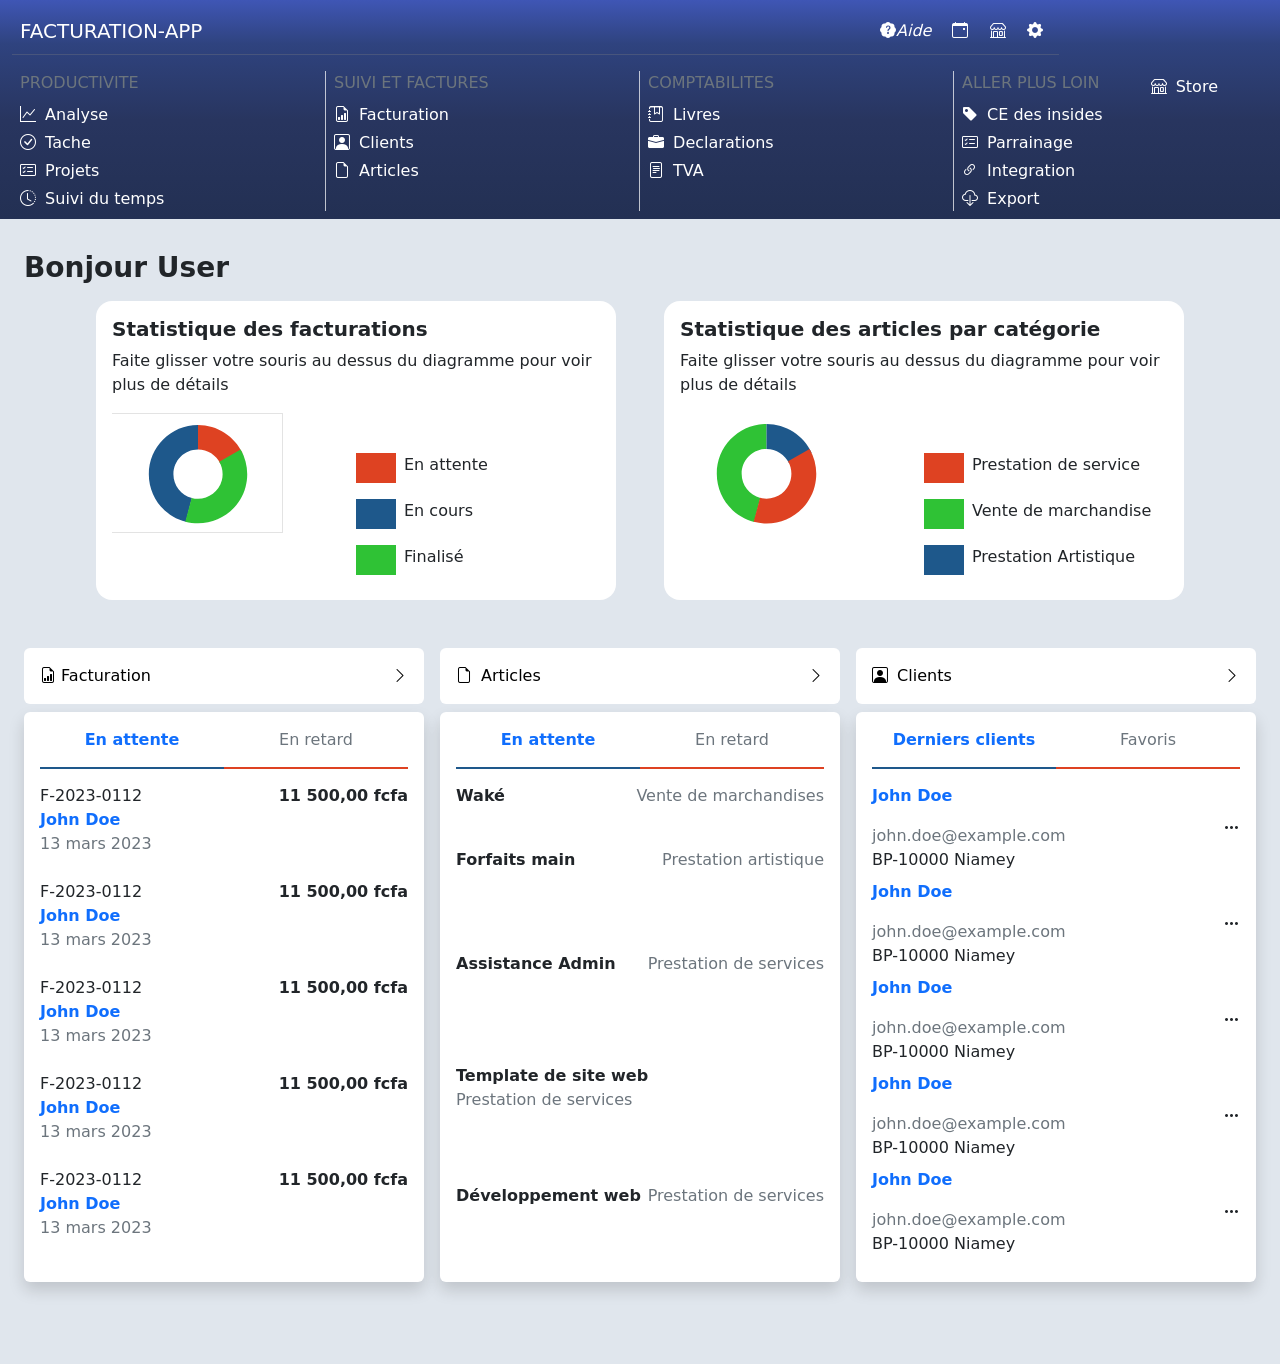
==== commit 9f515411: "correction header responsive page index" ====
--- a/index.html
+++ b/index.html
@@ -13,8 +13,8 @@
 <body>
     <header class="container-fluid py-2">
         <div class="row p-0 m-0">
-            <div class="col d-flex flex-wrap justify-content-between couleur1 text-white p-2">
-                <a href="#" class="fs-5 text-white text-decoration-none">FACTURATION-APP</a>
+            <div class="col d-flex flex-wrap align-items-center justify-content-between couleur1 text-white p-2">
+                <a href="#" class="fs-5 m-0 text-white text-decoration-none">FACTURATION-APP</a>
                 <div>
                     <i class="bi bi-patch-question-fill m-2">Aide</i>
 
@@ -23,10 +23,15 @@
 
                     <i class="bi bi-gear-fill m-2"></i>
                 </div>
-
+            </div>
+            <div class="col-2 d-flex justify-content-center align-items-center">
+                <button class="btn border-white text-white border-1 rounded d-lg-none" type="button"
+                    data-bs-toggle="offcanvas" data-bs-target="#offcanvasExample" aria-controls="offcanvasExample">
+                    <i class="bi bi-list"></i>
+                </button>
             </div>
         </div>
-        <div class="row p-0 m-0 g-3">
+        <div class="row p-0 m-0 g-3 d-none d-lg-flex">
             <div class="col-12 col-lg-3 col-md-6 text-white none "
                 style="border-right: solid 1px rgba(255, 255, 255, 0.711) ; ">
                 <span class="text-secondary">PRODUCTIVITE</span>
@@ -70,14 +75,14 @@
 
                 </div>
                 <div class="mt-1">
-                    <a href="./src/pages/client/clients.html" class="text-decoration-none text-white ">
+                    <a href="#" class="text-decoration-none text-white ">
                         <i class="bi bi-person-square"></i>
                         <span class="ms-1">Clients</span>
                     </a>
 
                 </div>
                 <div class="mt-1">
-                    <a href="./src/pages/article.html" class="text-decoration-none text-white ">
+                    <a href="#" class="text-decoration-none text-white ">
                         <i class="bi bi-file-earmark"></i>
                         <span class="ms-1">Articles</span>
                     </a>
@@ -542,6 +547,137 @@
 
     </main>
 
+
+    <!-- Sidebar en offcanvas-->
+    <div class="offcanvas bg-couleur overflow-y-scroll offcanvas-start" tabindex="-1" id="offcanvasExample" aria-labelledby="offcanvasExampleLabel" style="max-width: 85vw;">
+        <div class="row p-2 m-0 g-3 position-relative">
+            <button type="button" class="btn-close position-absolute top-0 end-1" data-bs-dismiss="offcanvas"
+                aria-label="Close"></button>
+            <div class="col-12 text-white ">
+                <span class="text-secondary">PRODUCTIVITE</span>
+                <div class="mt-2">
+                    <a href="#" class="text-decoration-none text-white ">
+                        <i class="bi bi-graph-up"> </i>
+                        <span class="ms-1">Analyse</span>
+                    </a>
+
+                </div>
+                <div class="mt-1">
+                    <a href="#" class="text-decoration-none text-white ">
+                        <i class="bi bi-check-circle"></i>
+                        <span class="ms-1">Tache</span>
+                    </a>
+
+                </div>
+                <div class="mt-1">
+                    <a href="#" class="text-decoration-none text-white ">
+                        <i class="bi bi-card-checklist"></i>
+                        <span class="ms-1">Projets</span>
+                    </a>
+
+                </div>
+                <div class="mt-1">
+                    <a href="#" class="text-decoration-none text-white ">
+                        <i class="bi bi-clock-history"></i>
+                        <span class="ms-1">Suivi du temps</span>
+                    </a>
+
+                </div>
+            </div>
+            <div class="col-12 text-white">
+                <span class="text-secondary">SUIVI ET FACTURES</span>
+                <div class="mt-2">
+                    <a href="./src/pages/facture/facturation.html" class="text-decoration-none text-white ">
+                        <i class="bi bi-file-earmark-bar-graph"></i>
+                        <span class="ms-1">Facturation</span>
+                    </a>
+
+                </div>
+                <div class="mt-1">
+                    <a href="#" class="text-decoration-none text-white ">
+                        <i class="bi bi-person-square"></i>
+                        <span class="ms-1">Clients</span>
+                    </a>
+
+                </div>
+                <div class="mt-1">
+                    <a href="#" class="text-decoration-none text-white ">
+                        <i class="bi bi-file-earmark"></i>
+                        <span class="ms-1">Articles</span>
+                    </a>
+
+                </div>
+
+            </div>
+            <div class="col-12 text-white">
+                <span class="text-secondary">COMPTABILITES</span>
+                <div class="mt-2">
+                    <a href="#" class="text-decoration-none text-white ">
+                        <i class="bi bi-journal-bookmark"></i>
+                        <span class="ms-1">Livres</span>
+                    </a>
+
+                </div>
+                <div class="mt-1">
+                    <a href="#" class="text-decoration-none text-white ">
+                        <i class="bi bi-briefcase-fill"></i>
+                        <span class="ms-1">Declarations</span>
+                    </a>
+
+                </div>
+                <div class="mt-1">
+                    <a href="#" class="text-decoration-none text-white ">
+                        <i class="bi bi-file-text"></i>
+                        <span class="ms-1">TVA</span>
+                    </a>
+
+                </div>
+            </div>
+            <div class="col-12 text-white  d-flex gap-5 flex-wrap">
+                <div>
+                    <span class="text-secondary">ALLER PLUS LOIN</span>
+                    <div class="mt-2">
+                        <a href="#" class="text-decoration-none text-white ">
+                            <i class="bi bi-tag-fill"></i>
+                            <span class="ms-1">CE des insides</span>
+                        </a>
+
+                    </div>
+
+                    <div class="mt-1">
+                        <a href="#" class="text-decoration-none text-white ">
+                            <i class="bi bi-card-checklist"></i>
+                            <span class="ms-1">Parrainage</span>
+                        </a>
+
+                    </div>
+                    <div class="mt-1">
+                        <a href="#" class="text-decoration-none text-white ">
+                            <i class="bi bi-link-45deg"></i>
+                            <span class="ms-1">Integration</span>
+                        </a>
+
+                    </div>
+                    <div class="mt-1">
+                        <a href="#" class="text-decoration-none text-white ">
+                            <i class="bi bi-cloud-download"></i>
+                            <span class="ms-1">Export</span>
+                        </a>
+
+                    </div>
+                </div>
+                <div class="mt-1">
+                    <a href="#" class="text-decoration-none text-white ">
+                        <i class="bi bi-shop"></i>
+                        <span class="ms-1">Store</span>
+                    </a>
+
+                </div>
+
+
+            </div>
+        </div>
+    </div>
     <script src="./src/styles/bootstrap-5.3.8-dist/js/bootstrap.bundle.min.js"></script>
 </body>
 
--- a/src/styles/style.css
+++ b/src/styles/style.css
@@ -3,7 +3,15 @@
     padding: 0;
     box-sizing: border-box;
 }
-
+.bg-couleur {
+    background: linear-gradient(
+      180deg,
+      #3f56b5 0%,
+      #2f437f 20%,
+      #28355f 55%,
+      #233053 100%
+    );
+}
 header{
     background: linear-gradient(
       180deg,
@@ -61,12 +69,12 @@
 }
 
 #factureTab .nav-link:hover{
-    background-color: #27355D;
+    background-color: #1273BC;
     color: white;
 }
 
 #factureTab .nav-link.active{
-    background-color: #106EFD !important;
+    background-color: #243157 !important;
     color: white !important;
 }
 
@@ -102,4 +110,15 @@
 }
 .border-style{
 border: 2px dashed #000;
+}
+
+.end-1 {
+    right: 1rem;
+}
+
+
+@media (min-width: 992px) {
+  .border-end-md-1 {
+    border-right: 1px solid rgba(222, 226, 230, 0.2) !important; /* #dee2e6 est la couleur par défaut de Bootstrap */
+  }
 }
